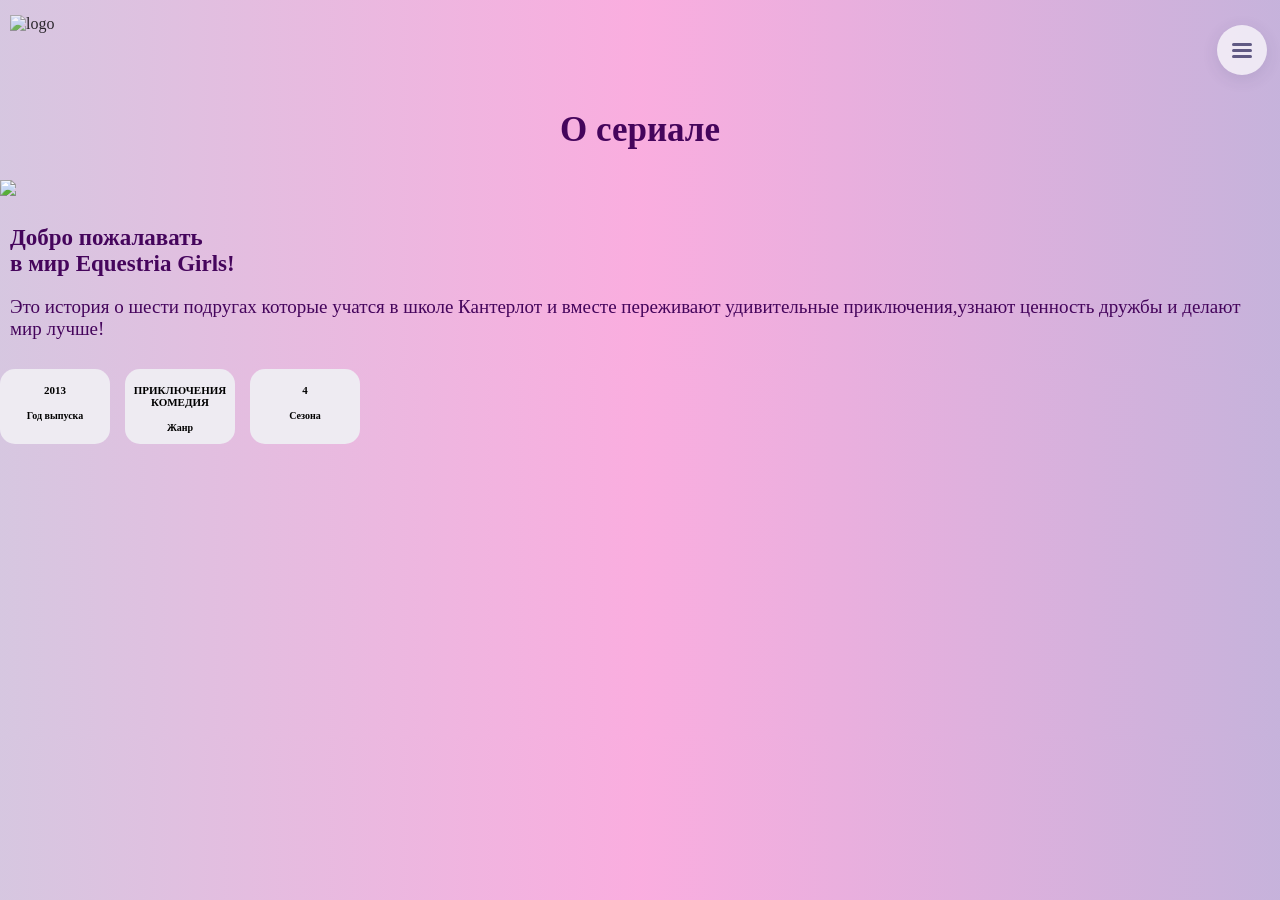
==== about.html @ 4cdbbfa8 "Add files via upload" ====
<!DOCTYPE html>
<html>
  <head>
    <link rel="icon" type="image/png" href="images/favicon.png">
    <link href="style.css"  rel="stylesheet">
    <meta charset="UTF-8">
    <title>О сериале</title>
  </head>
  <body class="about-all">
    <header class="about-header">
<div class="photos">

    <img class="logo-about" src="images/logo.png" alt="logo">
 <button class="menu-btn">
    <span></span>
    <span></span>
    <span></span>  
  </button>
  <div class="overlay"></div>
    <div class="menu">
      <img class="menu-png" src="images/logo.png">
      <span class="close">×</span>
      <div class="menu-nav">
      <a class="menu-a" href="index.html"><img src="icons/menu-home.png">Главная</a>
      <a class="menu-a" href="videos.html"><img src="icons/menu-video.png">Видео</a>
      <a class="menu-a" href="music.html"><img src="icons/music.png">Музыки</a>
      <a class="menu-a" href="about.html"><img src="icons/menu-info.png">О сериале</a>
      <a  class="menu-a"href="contact.html"><img src="icons/menu-contact.png">Связатся</a>
      <div class="liniya"></div>
        <img class="friendship-picture" src="images/drujba-eto-chudo.png">
    </div>
    </div>
</div>
    </header>
    <div class="about-body">
    <h1 class="about-title">О сериале</h1>
      <div class="about-png">
      <img class="about-background-png" src="images/background-about.png" loading="lazy">
      <img class="about-background-team-png" src="images/about-the-series-team.png" loading="lazy">
      </div>
    
    <h2>Добро пожалавать <br/>
      в мир Equestria Girls!</h2>
      <p>Это история о шести подругах которые учатся в школе Кантерлот и вместе переживают удивительные приключения,узнают ценность дружбы и делают мир лучше!</p>
      
  </div>
    <div class="about-info-serie">
      <div class="info-serie">
      <h2>2013</h2>
      <h4>Год выпуска</h4>
    </div>
      <div class="info-serie">
      <h2>ПРИКЛЮЧЕНИЯ <br/>
           КОМЕДИЯ
      </h2>
      <h4>Жанр</h4>
        
    </div>
      <div class="info-serie">
      <h2>4</h2>
      <h4>Сезона</h4>
      </div>
    </div>
    <script src="script.js"></script>
  </body>
</html>
---- style.css ----
body  {
  background-color:hwb(273 92% 4%);
  margin:0;
}

@font-face {
    font-family: "Fredoka";
    src: url("./font/fredoka/Fredoka-SemiBold.woff2") format("woff2");
    font-weight: 600;
}

@font-face {
    font-family: "Nunito";
    src: url("./font/Nunito-Regular.woff2") format("woff2");
    font-weight: 400;
}

@font-face {
    font-family: "Nunito";
    src: url("./font/nunito/Nunito-SemiBold.woff2") format("woff2");
    font-weight: 600;
}


@font-face {
  font-family: "Baloo2";
  src: url("./font/Baloo_2/Baloo2-ExtraBold.woff2") format("woff2");
}


:root  {
  --main-color:hwb(284 2% 64%);
}


*  {
  box-sizing: border-box;
}



h1  {
  font-family:"Fredoka";
  font-weight:600;
  color: var(--main-color);
  display:flex;
  align-items:center;
  justify-content:center;
  font-size:26px;
  margin-top:5px;
}


h5 {
  color: var(--main-color);
  display:flex;
  align-items:center;
  justify-content:center;
}

.main-characters {
  font-family:"Fredoka";
  font-weight:600;
  display:flex;
  align-items:center;
  justify-content:center;
  color:var(--main-color);
  margin-top:50px;
  margin-bottom:50px;
  font-size:16px;
  padding:0 3px;
}




.title {
    display: flex;
    align-items: center;
    gap: 10px;
    margin-top:-25px;
}





.title::after {
    content: "";
    width: 15px;
    height: 15px;
    background: url("icons/yellow-heart.png") center / contain no-repeat;
    transform:rotate(30deg);
}




.sparkle {
  position:relative;
  font-family:"Nunito";
  font-weight:600;
  display:flex;
  text-align:center;
  color:var(--main-color);
  transform:translateY(-7px);
  padding:5px 5px;
}


.contact-title {
    display: flex;
    justify-content: center;
    align-items: center;
    margin-top: 10px;
}

.contact-title-title {
    position:relative;
    display: flex;
    align-items: center;
    gap: 4px;
    font-family: "Fredoka";
    font-weight: 600;
    color:var(--main-color);
    font-size: 25px;
    left:12px;
    margin: 0;
    transform:translateY(120px);
}


.contact-title-second  {
  position:absolute;
  text-align: center;
  font-size:16px;
  color:hwb(268 2% 70%);
  transform:translateY(155px);
  margin-left: 10px;
  margin-right:10px;
}


.contact-title-title::after {
    content: "";
    width: 35px;
    height: 35px;
    background: url("icons/pink-heart.png") center / contain no-repeat;
    flex-shrink: 0;
}


.message-contact  {
  display:grid;
  grid-template-rows:1;
  gap:20px;
  transform:translateY(200px)
}

.name  {
  background:hwb(0 100% 0%);
  border-radius:20px;
  border:none;
  text-decoration: none;
  padding:20px 20px;
  color:hwb(308 55% 0%);
  outline:none;
  width:100%;
}



.email  {
  background:hwb(0 100% 0%);
  border-radius:20px;
  border:none;
  text-decoration: none;
  padding:20px 20px;
  color:hwb(308 51% 0%);
  outline:none;
  width:100%;
  margin-top: 15px;
}


.text  {
 background:hwb(0 100% 0%);
  border-radius:20px;
  border:none;
  text-decoration:none;
  padding:20px;
  padding-bottom:80px;
  outline:none;
  width:100%;
  margin-top: 15px;
  
}


.send  {
  position: relative;
  border-radius:25px;
  background:hwb(331 8% 11%);
  color:white;
  font-weight:600;
  border:none;
  padding:5px 5px;
  padding-left:15px;
  height:50px;
  width:150px;
  right: -15px;
  text-align:start;
  margin-top: 10px;
}


.send:hover  {
  position:relative;
  opacity:0.8;
  background:hwb(334 0% 35%);
}


.send::after  {
  content: "";
  position:absolute;
  width: 30px;
  height: 30px;
  transform:translateY(-5px);
  padding-right:15px;
  padding-left:10px;
  background: url("icons/send.png") center / contain no-repeat;
}


.send-message-png {
  position:absolute;
  width:200px;
  height:300px;
  bottom:0;
  right:0;
  top: 528px;
  transform:translateY(1px);
}




.sparkle::before  {
  content: "";
  position:absolute;
  background:url("icons/sparkle-first.png") center / contain no-repeat; 
  height:25px;
  width:25px;
  left:10px;
  align-items:center;
}


.sparkle::after  {
  content: "";
  position:absolute;
  background:url("icons/sparkle-first.png") center / contain no-repeat; 
  height:25px;
  width:25px;
  right:10px;
  align-items:center;
}

.photos  {
  position:relative;
}


.background-image  {
  display:block;
  width:100%;
  height:390px;
  border-radius: 0 0 50% 50% / 0 0 12% 12%;
  filter: drop-shadow(0 4px 5px rgba(40, 30, 80, 0.2));
}

.background-image-series {
  display:block;
  width:100%;
  height:250px;
  filter: drop-shadow(0 4px 5px rgba(40,30,80,0.2));
}

.menu-btn {
    position:absolute;
    width: 50px;
    height: 50px;
    border: none;
    border-radius: 50%;
    background: white;
    opacity:0.7;
    display: flex;
    top:25px;
    right:13px;
    flex-direction: column;
    justify-content: center;
    align-items: center;
    z-index:2;
    gap: 3px;
    cursor: pointer;
    box-shadow: 0 4px 15px rgba(40, 45, 90, 0.15);
}



.menu-btn span {
    width: 20px;
    height: 3px;
    border-radius: 10px;
    background: #34345f;
}

.menu-btn:hover  {
  transition:0.3s ease;
  opacity:0.6;
}

.menu  {
  position:absolute;
  width:87%;
  min-height:100vh;
  background:hwb(0 100% 0%);
  z-index:100;
  border-radius:25px;
  margin-top:20px;
  margin-left:46px;
  display:none;
  transform: translateX(100%);
  transition: transform 0.6s cubic-bezier(0.22, 1, 0.36, 1);
}




.menu.active  {
  display:block;
  transform:translateX(0);
}




.close {
    position: absolute;
    top: 15px;
    right: 20px;
    font-size: 32px;
    font-weight: bold;
    color: #6b5aa6;
    cursor: pointer;
    line-height: 1;
}




.menu-png  {
  height:90px;
  width:100px;
  margin-top:15px;
  margin-right:15px;
}




.menu a {
  font-family:"Fredoka";
  font-weight:600;
  color:lab(0% 0 0 / 0.9294117647058824);
  text-decoration: none;
  font-size:16px;
}


.menu-nav  {
  display:grid;
  grid-template-rows:1;
  gap:20px;
  margin-top:20px;
  margin-right:5px;
}




.menu-a {
  background:hwb(271 87% 1%);
  color:var(--main-color);
  padding:10px 15px;
  border-radius:15px;
  margin-right:20px;
  margin-left:15px;
  letter-spacing:1px;
  padding-bottom:20px;
}



.menu-a img {
    width: 35px;
    height: 35px;
    object-fit: contain;
    color:var(--main-color);
    padding-right:10px;
    transform:translateY(9.5px);
}


.liniya  {
  display:flex;
  border:1px solid hwb(0 89% 11%);
  width:100%
}


.friendship-picture  {
  width:100%;
  height:220px;
  margin-bottom:30px;
  margin: 10px 5px;
  opacity:0.9;
}

.overlay {
    position: fixed;
    inset: 0;
    background: rgb(100, 98, 98);
    opacity: 0;
    visibility: hidden;
    transition: 0.3s;
    z-index: 9;
}

.overlay.active {
    opacity: 1;
    visibility: visible;
}


.logo  {
  position:absolute;
  display:flex;
  z-index:1;
  opacity:0.8;
  top:15px;
  left:10px;
  height:100px;
  width:110px;
}


.logo-contact  {
  position:absolute;
  display:flex;
  z-index:1;
  opacity:0.8;
  top:15px;
  left:10px;
  height:80px;
  width:90px;

}



.logo-about  {
  position:relative;
  display:flex;
  z-index:1;
  opacity:0.8;
  top:15px;
  left:10px;
  height:80px;
  width:90px;
}


.logo-series {
  position:absolute;
  display:flex;
  z-index:1;
  opacity:0.8;
  top:15px;
  left:10px;
  height:80px;
  width:90px;
}



.music-all  {
  background:hwb(270 0% 75%);
}



.music-title {
  display: flex;
  font-size: 40px;
  color:hwb(254 73% 5%);
}

.logo-music  {
  position:relative;
  display:flex;
  z-index:1;
  opacity:0.8;
  top:15px;
  left:10px;
  height:80px;
  width:90px;
}


.music-card {
  position: relative;
  display:flex;
  margin: 30px auto;
  flex-direction: column;
  align-items:center;
  justify-content:center;
  background:hwb(267 86% 2%);
  border-radius:0;
  margin-top: 50px;
  margin-bottom: 100px;
}



.music-card img {
  width:300px;
  height:300px;
  border-radius:0;
  object-fit:cover;
  padding-top:20px;
}



.music-info  {
  padding-top:10px;
  padding-bottom: 5px;
  text-align: center;
}

.about-all {
  background:linear-gradient(90deg,hwb(276 78% 12%),hwb(321 68% 2%),hwb(269 70% 14%));
}



.about-body  {
  position:relative;
}

.about-body h2 {
  padding:10px 10px;
  font-family: "Fredoka";
  font-weight:600;
  color:var(--main-color);
  font-size:23px;
  text-decoration: uppercase;
}


.about-body p {
  padding:10px 10px;
  font-family:"Nunito";
  font-weight:400;
  margin-top: -20px;
  font-size:19px;
  color:var(--main-color);
}


.movie-body {
  background:#050505;
}

.video-container-movie {
    position: absolute;
    width: 100%;
    max-width: 1000px;
    aspect-ratio: 16 / 9;
    margin:250px auto;
}

.video-container-movie iframe {
    width: 100%;
    height: 100%;
    border: none;
    display: block;
}


.info-serie  {
  position: relative;
  text-align: center;
  padding:6px 0;
  background:hwb(270 92% 5%);
  border-radius:15px;
  height:75px;
  width:110px;
}


.about-info-serie  {
  position:absolute;
  display:grid;
  grid-template-columns:repeat(3, 1fr);
  align-items:center;
  justify-content: center;
  column-gap:15px;
  justify-items:center;
  
}



.about-info-serie h4  {
  font-size:10px
}

.about-info-serie h2 {
  font-size:11px;
}


.about-png {
    position: relative;
    width: 100%;
    margin-top: -70px;
}

.about-background-png {
    display: block;
    width: 100%;
    height: auto;
    border-radius: 20px;
    margin-top: 100px;
}

.about-background-team-png {
    position: absolute;
    z-index: 1;
    width: 100%;
    height: auto;
    object-fit: contain;
    bottom: 0;
    left: 0;
    opacity: 0.9;
}



  .about-title {
  text-align:center;
  margin-top:30px;
  font-size:35px;
  
}



.contact-background  {
  background:linear-gradient(90deg,hwb(340 60% 0%),hwb(336 70% 1%),hwb(335 64% 0%));
}




.friends  {
  position:absolute;
  display:flex;
  z-index:3;
  bottom:0;
  opacity:0.99;
  height:72%;
  width:100%;
  padding:0;
}


.friends-series {
  position:absolute;
  display:flex;
  z-index:3;
  bottom:0;
  right:20px;
  opacity:0.95;
  height:220px;
  width:260;
  padding:0;
  transform:translateY(20px);
}


.series-movie {
  display:grid;
  grid-template-columns:repeat (2, 1fr);
  margin-left:5px;
  margin-right: 5px;
  margin-top: 20px;
  gap:40px;
}

.series-body {
  background:hwb(267 68% 4%);
}

.movie-card {
  display: flex;
  flex-direction: column;
  align-items: flex-start;
  background:#ffffff;
  border-radius:15px;
  margin-bottom:5px;
  box-shadow: 0 8px 30px rgba(0,0,0,0.15);
}



.movie-card {
    text-decoration: none;
    color: inherit;
    cursor: pointer;
}

.movie-card img {
  width: 100%;
  height: 180px;
  object-fit: cover;
  border-radius: 15px;
}

.movie-card h1 {
  font-family: "Baloo2";
  font-size: 21px;
  text-align: left;
  margin: 10px 5px;
  justify-content: flex-start;
}

.movie-card p {
  padding: 5px;
  margin: 5px 5px;
  margin-bottom:0px;
  font-size: 14px;
  transform:translateX(180px)
  translateY( -33px);

  background:hwb(265 58% 0% / 0.7764705882352941);
  border-radius:15px;
  color:var(--main-color);
  -webkit-text-stroke: 0.2px hwb(0 100% 0%);
}


.movie-card h3 {
  color:var(--main-color);
  margin-left:20px;
  font-size: 20px;
  left:2px;
  margin: 0 0 0 20px;
}


.movie-card h3::before {
  content: "";
  display:inline-block;
  background: url("icons/yellowstar.png") center / contain no-repeat;
  height:27px;
  width:27px;
  margin-right: 3px;
  transform: translateY(3px);
}




.buttons-main  {
  display:flex;
  align-items:center;
  justify-content:center;
  gap:50px;
}


.watch {
  position:relative;
  font-family:"Fredoka";
  font-weight:600;
  background:linear-gradient(75deg, hwb(332 43% 12%),hwb(330 39% 7%),hwb(329 21% 9%));
  color:white;
  display:flex;
  align-items: center;
  justify-content: center;
  text-decoration: none;
  border-radius:30px;
  font-size: 14px;
  padding:10px;
  padding-left:3px;
  padding-right:20px;
  border:none;
  height:50px;
  width:135px;
  
}

.watch:hover  {
  transition:0.3s ease;
  opacity:0.8;
}

.watch::after  {
  content: "";
  display:flex;
  position:absolute;
  width: 0;
    height: 0;
    border-top: 5px solid transparent;
    border-bottom: 5px solid transparent;
    border-left: 10px solid hwb(0 100% 0%);
    right: 10px;
    padding-right:10px;
    top: 50%;
    transform: translateY(-50%);
}


.characters-button  {
  position:relative;
  font-family:"Fredoka";
  font-weight:600;
  background:hwb(0 100% 0%);
  color:lab(0% 0 0);
  border-radius:35px;
  padding:10px;
  padding-left:20px;
  border:none;
  height:50px;
  width:140px; 
}


.characters-button:hover  {
  transition:0.3s  ease;
  background:hwb(0 84% 14%);
}


.characters-button::before  {
  content:"";
  position:absolute;
  background:url(icons/yellow-heart.png)center / contain no-repeat; 
  width:15px;
  height:15px;
  left:5px;
  padding-left:10px;
  padding-right:5px;
  top: 50%;
    transform: translateY(-50%);
}

.cards {
    display: grid;
    grid-template-columns: repeat(2, minmax(0, 1fr));
    gap: 30px;
    row-gap: 80px;
    width: 100%;
    padding: 0 15px;
    margin: 0 auto;
}



.card:hover  {
  transform:scale(1.06);
  transition:0.2s ease;
}

.card {
  position:relative;
}


.card img {
  display:block;
  width:100%;

}

.card .characters  {
  position:absolute;
  bottom:0;
  height:90%;
}




.cards img  {
  aspect-ratio:3/5;
  height:210px;
  width:140px;
  justify-content:center;
  align-items:center;
  border-radius:20px;
}

.names  {
  position:absolute;
  transform:translateY(-16px);
  font-size:13px;
  text-align:center;
  margin-left:15px;
  font-family:"Nunito";
  font-weight:600;
  margin:15px;
}


#iskarka  {
  color:hwb(300 84% 2%);
  background:hwb(300 47% 16%);
  border-radius:15px;
  display:flex;
  padding:7px 5px ;
  margin:10px;
  margin-left:6px;
  transform:translateY(-5px);
  border:2px solid white;
  
}

#pinkiepie {
  color:hwb(319 69% 2%);
  background:hwb(334 24% 7%);
  border-radius:15px;
  padding:7px;
  border:2px solid white;
  margin:10px;
  transform:translateY(-5px);
  margin-left:25px;
}

#rainbowdash  {
  color:hwb(208 35% 8%);
  background:hwb(177 82% 1%);
  border-radius:15px;
  padding:7px;
  border:2px solid white;
  margin:10px;
  transform:translateY(-5px);
  
}


#fluttershy  {
  color:hwb(332 52% 0%);
  background:hwb(55 57% 2%);
  border:2px solid white;
  border-radius:15px;
  margin:10px;
  transform:translateY(-5px);
  padding:7px;
  margin-left:25px;
}


#rarity  {
  color:white;
  background:hwb(250 19% 33%);
  border:2px solid white;
  border-radius:15px;
  margin:10px;
  padding:7px 20px;
  transform:translateY(-5px);
  margin-left:20px;
  
}



#applejack  {
  color:hwb(0 37% 3%);
  background:hwb(39 61% 2%);
  border:2px solid white;
  border-radius:15px;
  margin:10px;
  padding:7px;
  transform:translateY(-5px);
  margin-left:23px;
}



#sunset  {
  color:hwb(46 18% 4%);
  background:hwb(6 11% 20%);
  border:2px solid white;
  border-radius:15px;
  margin:10px;
  padding:7px 15px;
  transform:translateY(-5px);
  margin-left:25px;
}


#spike  {
  color:hwb(120 8% 22%);
  background:hwb(300 42% 26%);
  border:2px solid white;
  border-radius:15px;
  margin:10px;
  padding:7px 20px;
  margin-left:30px;
  transform:translateY(-5px);
}


.footer  {
  margin-top:100px;
}

.last-episodes  {
  margin-top:100px;
  text-align:center;
  font-family:"Fredoka";
  font-weight:600;
  color:var(--main-color);
}



.video-card  {
  width:90%;
  max-width:550px;
  margin:30px auto;
  background:hwb(316 74% 2%);
  overflow:hidden;
  border-radius:20px;
  font-family:"Nunito-Regular";
  box-shadow: 0 8px 30px rgba(0,0,0,0.15);
  
}


.video-container  {
  position:relative;
  width:100%;
  aspect-ratio:16/10;
  overflow:hidden;
  background:#a272de;
  
}


.video-container video {
  width:100%;
  height:100%;
  object-fit:cover;
  display:block;
}



.video-container::after  {
  content: "";
  position:absolute;
  left:0;
  right:0;
  bottom:0;
  height:45%;
  background:linear-gradient(transparent,rgba(0,0,0.65));
  pointer-events:none;
}


.play-button  {
  position:absolute;
  left:50%;
  top:50%;
  transform:translate(-50%, -50%);
  width:100px;
  height:100px;
  border:none;
  border-radius:50%;
  background:white;
  color:hwb(277 75% 4%);
  font-size:40px;
  padding-left:7px;
  cursor:pointer;
  z-index:5;
  box-shadow: 0 5px 20px rgba(0,0,0,0.25);
}


.video-info  {
  padding:30px;
}

.video-title {
  margin:0 0 22px;
  color:var(--main-color);
  font-size:20px;
  font-family:"Fredoka";
  font-weight:600;
}


.video-details  {
  color:#606060;
  font-size:16px;
  margin-bottom:25px;
}



.video-description  {
  color:#380343;
  font-size:16px;
  line-height:1.6;
  margin-bottom:25px;
}


footer {
  margin-top:80px;
}


footer nav {
  display: flex;
  justify-content: space-evenly;
  align-items: center;
  flex-wrap:wrap;
  background:#b175fe;
  gap:30px;
  padding-top:10px ;

}

footer a {
  color:white;
  font-size:13px;
  font-weight:300;
  text-decoration:none;
  
}


.social-links  {
  display:flex;
  margin-top:15px;
  margin-right:5px;
}


.social-links a:hover  {
  transform:scale(1.04);

}

.social-links img {
  height:45px;
  width:45px;
}

nav img {
  display:flex;
  height:180px;
  width:auto;
}



nav p {
  color:hwb(0 89% 6%);
  font-size:11px;
  margin-top:80px;
}


html, body {
    width: 100%;
    max-width: 100%;
    overflow-x: hidden;
}
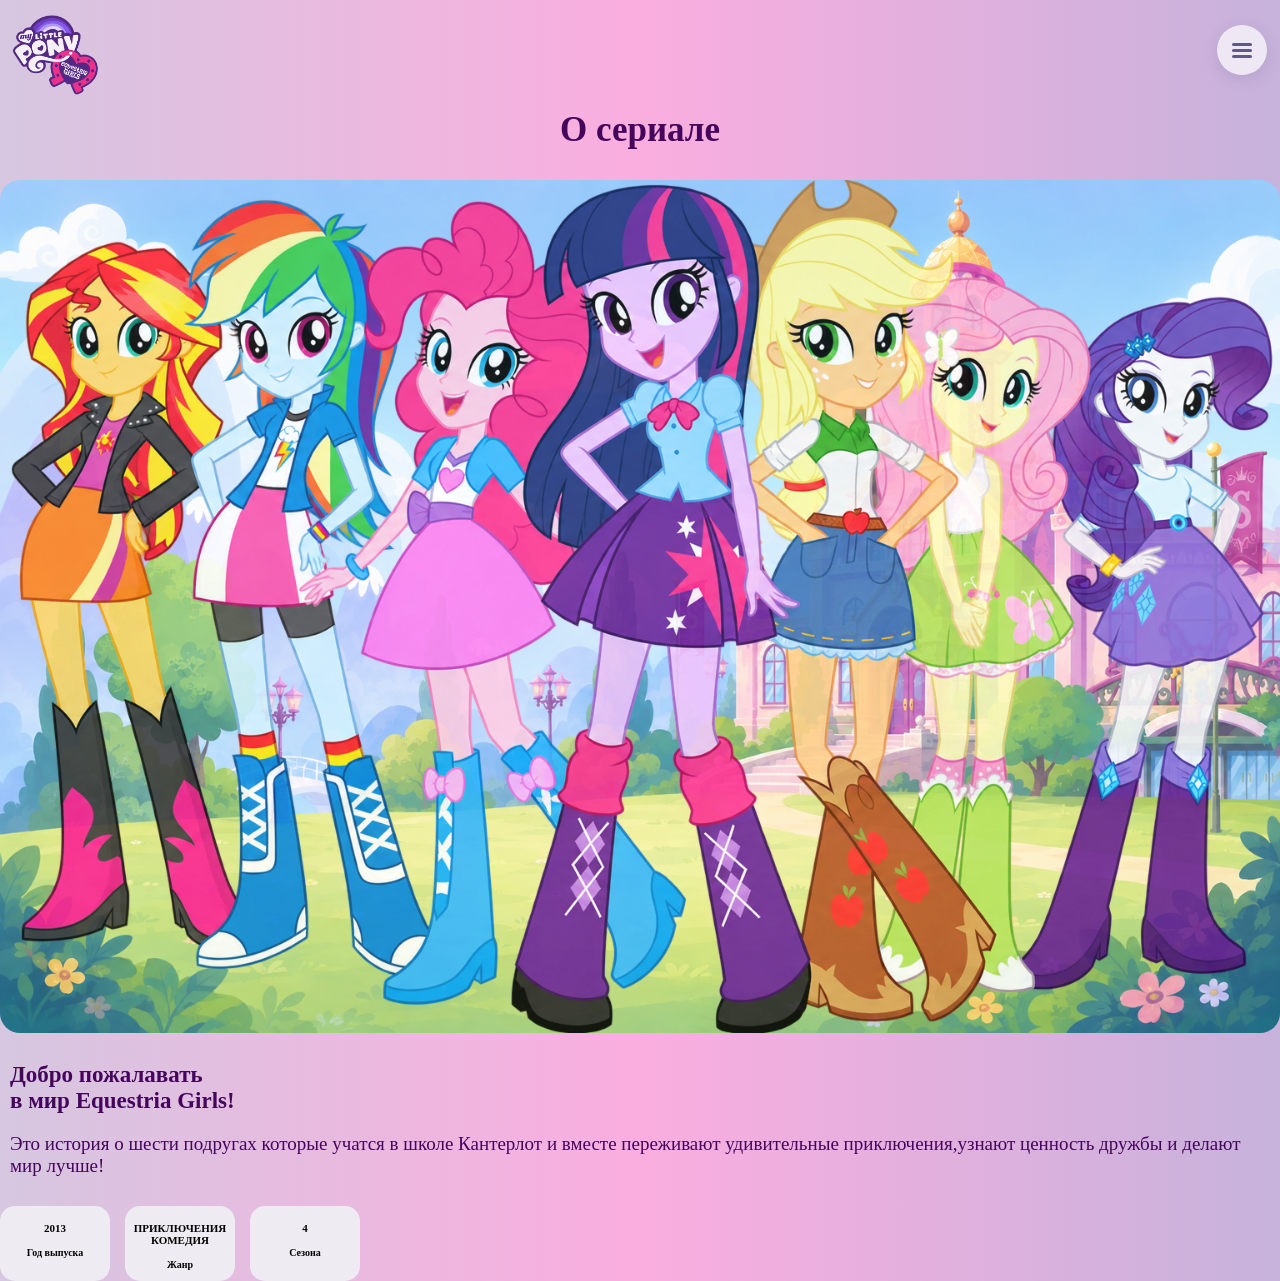
==== commit d9a761c7: "Add viewport meta tag to about.html" ====
--- a/about.html
+++ b/about.html
@@ -4,6 +4,7 @@
     <link rel="icon" type="image/png" href="images/favicon.png">
     <link href="style.css"  rel="stylesheet">
     <meta charset="UTF-8">
+        <meta name="viewport" content="width=device-width, initial-scale=1.0">
     <title>О сериале</title>
   </head>
   <body class="about-all">
@@ -63,4 +64,4 @@
     </div>
     <script src="script.js"></script>
   </body>
-</html>+</html>
